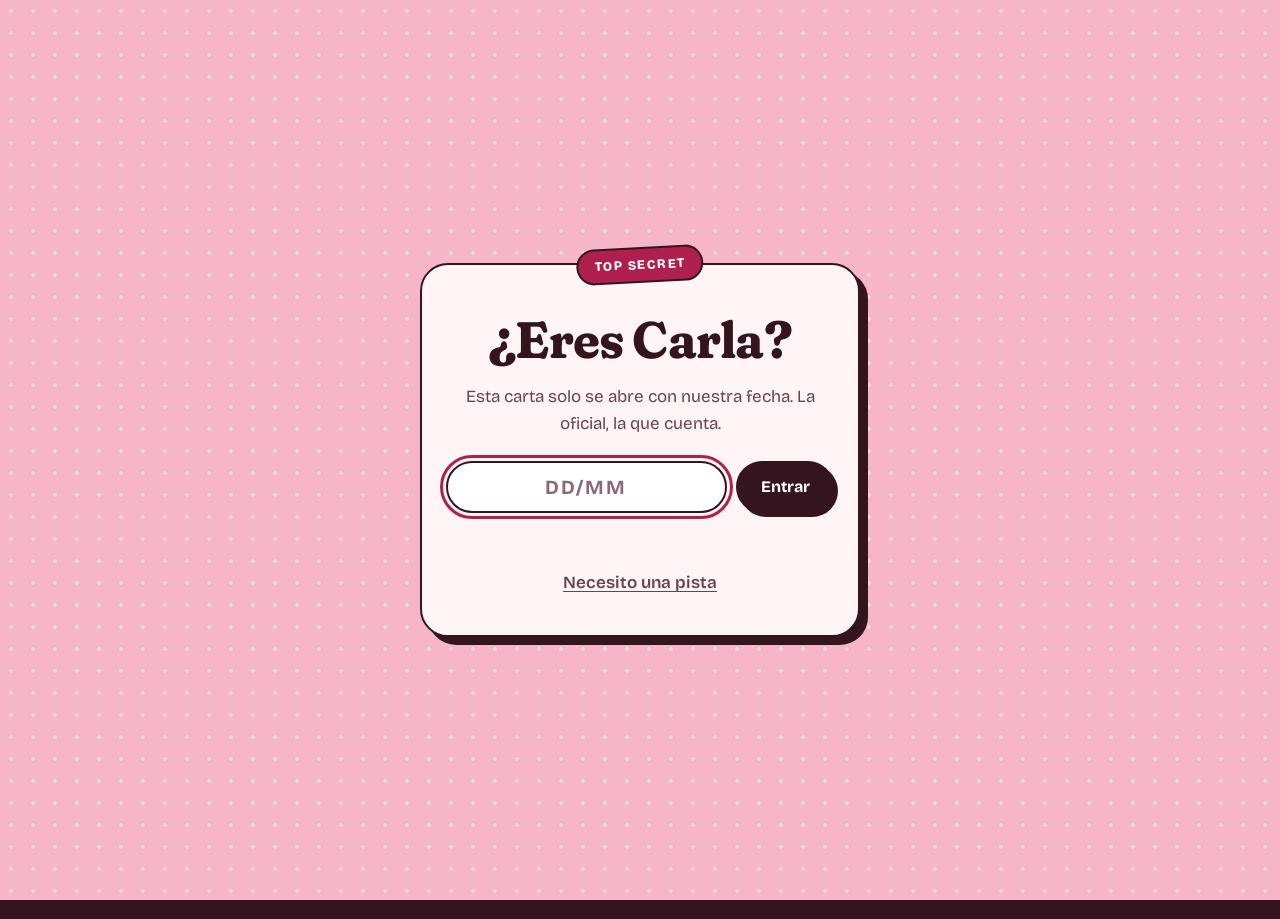
==== carta.html @ 0885f0e8 "Mover la web a la raíz para GitHub Pages Co-Authored-By: Claude Opus 5.5 <noreply@anthropic.com> Cla" ====
<!DOCTYPE html>
<html lang="es">
<head>
  <meta charset="UTF-8">
  <meta name="viewport" content="width=device-width, initial-scale=1">

  <!-- ===== SEO (web privada: noindex) ===== -->
  <title>Una carta para Carla · Pablo y Carla</title>
  <meta name="description" content="La carta de Pablo para Carla por nuestro primer año juntos. Ábrela despacio. O rápido, que te conozco.">
  <meta name="robots" content="noindex, nofollow">
  <link rel="canonical" href="https://[DOMINIO]/carta.html">
  <meta name="theme-color" content="#F7B6C8">

  <meta property="og:type" content="article">
  <meta property="og:locale" content="es_ES">
  <meta property="og:title" content="Una carta para Carla">
  <meta property="og:description" content="Ábrela despacio. O rápido, que te conozco.">
  <meta property="og:url" content="https://[DOMINIO]/carta.html">
  <meta property="og:image" content="https://[DOMINIO]/fotos/foto-01.jpg">
  <meta name="twitter:card" content="summary_large_image">
  <meta name="twitter:title" content="Una carta para Carla">
  <meta name="twitter:description" content="Ábrela despacio. O rápido, que te conozco.">
  <meta name="twitter:image" content="https://[DOMINIO]/fotos/foto-01.jpg">

  <link rel="icon" href="data:image/svg+xml,%3Csvg xmlns='http://www.w3.org/2000/svg' viewBox='0 0 100 100'%3E%3Ctext y='.9em' font-size='90'%3E%F0%9F%92%8C%3C/text%3E%3C/svg%3E">

  <link rel="preconnect" href="https://fonts.googleapis.com">
  <link rel="preconnect" href="https://fonts.gstatic.com" crossorigin>
  <link href="https://fonts.googleapis.com/css2?family=Bricolage+Grotesque:opsz,wght@12..96,400..800&family=Caveat:wght@500;700&family=Fraunces:ital,opsz,wght,SOFT,WONK@0,9..144,400..900,0..100,0..1;1,9..144,400..900,0..100,0..1&display=swap" rel="stylesheet">

  <link rel="stylesheet" href="styles.css">

  <script>
    document.documentElement.classList.add('js');
    try { if (sessionStorage.getItem('pc-desbloqueado') === '1') document.documentElement.classList.add('desbloqueado'); } catch (e) {}
  </script>
  <noscript><style>.candado{display:none!important}</style></noscript>
  <script src="script.js" defer></script>

  <script type="application/ld+json">
  {
    "@context": "https://schema.org",
    "@type": "WebPage",
    "name": "Una carta para Carla",
    "url": "https://[DOMINIO]/carta.html",
    "inLanguage": "es-ES",
    "isPartOf": { "@type": "WebSite", "name": "Un año de Pablo y Carla", "url": "https://[DOMINIO]/" }
  }
  </script>
</head>

<body class="pagina-carta">
  <a class="saltar" href="#contenido" data-bloqueable>Saltar al contenido</a>

  <!-- ===== CANDADO (si entra directa a esta página) ===== -->
  <div class="candado" id="candado" role="dialog" aria-modal="true" aria-labelledby="candado-titulo">
    <div class="candado__caja">
      <p class="candado__sello" aria-hidden="true">Top secret</p>
      <h2 class="candado__titulo" id="candado-titulo">¿Eres Carla?</h2>
      <p class="candado__texto">Esta carta solo se abre con nuestra fecha. La oficial, la que cuenta.</p>
      <form class="candado__form" id="candado-form" novalidate>
        <label class="sr-only" for="candado-input">Escribe nuestra fecha</label>
        <input class="candado__input" id="candado-input" type="text" inputmode="numeric" autocomplete="off" placeholder="DD/MM" maxlength="10">
        <button class="btn btn--tinta" type="submit">Entrar</button>
      </form>
      <p class="candado__mensaje" id="candado-mensaje" aria-live="polite"></p>
      <button class="candado__pista" id="candado-pista" type="button">Necesito una pista</button>
    </div>
  </div>

  <!-- ===== CABECERA (idéntica a index.html) ===== -->
  <header class="cabecera" id="cabecera" data-bloqueable>
    <div class="contenedor cabecera__inner">
      <a class="logo" href="index.html" aria-label="Pablo y Carla, inicio">P<span class="logo__amp">&amp;</span>C</a>

      <button class="menu-toggle" id="menu-toggle" type="button" aria-expanded="false" aria-controls="menu" aria-label="Abrir menú">
        <span></span><span></span><span></span>
      </button>

      <nav class="nav" id="menu" aria-label="Principal">
        <ul class="nav__lista">
          <li><a href="index.html#contador">Contador</a></li>
          <li><a href="index.html#historia">Nuestra historia</a></li>
          <li><a href="index.html#lugares">Lugares</a></li>
          <li><a href="index.html#razones">Razones</a></li>
          <li><a href="index.html#quiz">Quiz</a></li>
          <li><a href="index.html#cupones">Cupones</a></li>
          <li><a class="nav__cta" href="carta.html" aria-current="page">Tu carta 💌</a></li>
        </ul>
      </nav>
    </div>
  </header>

  <main id="contenido" data-bloqueable>

    <!-- ===== SOBRE ===== -->
    <section class="carta-hero" aria-labelledby="carta-titulo">
      <div class="contenedor">
        <p class="etiqueta">Correo urgente · 1 nov 2026</p>
        <h1 class="carta-hero__titulo" id="carta-titulo">Una carta para <span class="resalte">Carla</span></h1>
        <p class="carta-hero__sub">Ábrela despacio. O rápido, que te conozco.</p>

        <div class="sobre">
          <button class="sobre__boton" id="sobre-boton" type="button" aria-expanded="false" aria-controls="carta">
            <span class="sobre__pliegue" aria-hidden="true"></span>
            <span class="sobre__solapa" aria-hidden="true"></span>
            <span class="sobre__sello" aria-hidden="true">P&amp;C</span>
            <span class="sobre__texto">Para Carla <span class="sr-only">(pulsa para abrir la carta)</span></span>
          </button>
          <p class="sobre__ayuda" aria-hidden="true">Toca el sobre ↑</p>
        </div>
      </div>
    </section>

    <!-- ===== CARTA =====
         Cada párrafo empieza con una frase mía para arrancarte y una pauta entre corchetes.
         Reescribe, borra o cambia lo que quieras: es TU carta. -->
    <section class="contenedor" aria-label="Carta">
      <article class="carta" id="carta" hidden tabindex="-1">
        <p class="carta__fecha">[TU CIUDAD], 1 de noviembre de 2026</p>

        <p class="carta__saludo"><span class="pendiente pendiente--linea">[SALUDO · "Carla", "Mi amor" o vuestro apodo]</span>,</p>

        <p>Hace un año no tenía ni idea de lo que estaba a punto de pasarme. <span class="pendiente">[ESCRIBE · 1-2 frases sobre cómo era tu vida antes de ella, con un toque de humor. Ej.: "Yo era un chico normal que pensaba que 350 km era muchísimo…"]</span></p>

        <p>Todavía me acuerdo de la azotea del Plaza Mar. <span class="pendiente">[ESCRIBE · 2-3 frases: qué sentiste ese día y en qué momento supiste que esto iba en serio.]</span></p>

        <p>Dicen que la distancia es el olvido, pero se ve que nunca han hecho 350 km un viernes por la tarde con ganas de llegar. <span class="pendiente">[ESCRIBE · 2-3 frases sinceras sobre la distancia: qué es lo más difícil, qué haces cuando la echas de menos y por qué merece la pena.]</span></p>

        <p><span class="pendiente">[ESCRIBE · el párrafo más importante: algo que nunca le hayas dicho en voz alta. No tiene que ser grande; tiene que ser verdad. 3-4 frases.]</span></p>

        <p>Gracias por <span class="pendiente">[ESCRIBE · 3 cosas concretas que agradeces de este año. Ej.: "por aguantar mis…, por… y por…"]</span></p>

        <p>De lo que viene, lo que más ganas me da es <span class="pendiente">[ESCRIBE · 1-2 frases sobre un plan o sueño juntos.]</span></p>

        <p class="carta__despedida"><span class="pendiente pendiente--linea">[DESPEDIDA · cómo os despedís siempre]</span>,</p>
        <p class="carta__firma">Pablo</p>

        <p class="carta__pd"><strong>P.D.:</strong> Te debo un sushi. O me lo debes tú. Da igual: vamos.</p>
        <p class="carta__pd"><strong>P.P.D.:</strong> <span class="pendiente pendiente--linea">[UNA BROMA INTERNA que solo entendáis vosotros]</span></p>

        <div class="carta__acciones">
          <a class="btn btn--rosa" href="#" data-whatsapp="Acabo de leer tu carta y… 🥹💗" target="_blank" rel="noopener">Contestar por WhatsApp</a>
          <a class="btn btn--blanco" href="index.html#historia">Volver a nuestra historia</a>
        </div>
      </article>
    </section>
  </main>

  <!-- ===== PIE (idéntico a index.html) ===== -->
  <footer class="pie" data-bloqueable>
    <div class="contenedor pie__grid">
      <div>
        <p class="logo logo--pie">P<span class="logo__amp">&amp;</span>C</p>
        <p class="pie__texto">Hecho a mano por Pablo, para Carla. A 350 km, o a 0, según el día.</p>
      </div>
      <nav aria-label="Pie de página">
        <ul class="pie__nav">
          <li><a href="index.html#historia">Nuestra historia</a></li>
          <li><a href="index.html#lugares">Nuestros lugares</a></li>
          <li><a href="index.html#quiz">El quiz</a></li>
          <li><a href="carta.html" aria-current="page">Tu carta</a></li>
        </ul>
      </nav>
      <p class="pie__fecha">1 · 11 · 2026</p>
    </div>
  </footer>
</body>
</html>
---- styles.css ----
/* =========================================================
   UN AÑO DE PABLO & CARLA — styles.css
   Estética: "fanzine de amor" en rosa. Papel punteado,
   polaroids con cinta, pegatinas torcidas y botones con
   sombra sólida (soft-brutalism). Divertido pero tierno.
   ========================================================= */

/* ---------- 1. VARIABLES ---------- */
:root {
  /* Colores */
  --papel: #FFF5F7;
  --rosa-100: #FFE4EC;
  --rosa-200: #FCCFDC;
  --rosa-300: #F7B6C8;
  --rosa-500: #E0457B;   /* solo decoración o texto grande */
  --rosa-700: #B0204F;   /* texto de acento (6:1 sobre papel) */
  --tinta: #34151F;      /* texto principal */
  --tinta-suave: #6B4250;
  --blanco: #FFFFFF;
  --amarillo: #FFD86B;
  --menta: #BDE5D2;
  --mar: #E7F2F5;

  /* Tipografías */
  --f-display: "Fraunces", Georgia, "Times New Roman", serif;
  --f-texto: "Bricolage Grotesque", system-ui, -apple-system, "Segoe UI", sans-serif;
  --f-mano: "Caveat", "Segoe Print", cursive;

  /* Espaciados */
  --esp-1: .5rem;
  --esp-2: 1rem;
  --esp-3: 1.5rem;
  --esp-4: 2rem;
  --esp-5: 3rem;
  --esp-6: 4.5rem;
  --esp-7: 6.5rem;

  /* Radios */
  --radio-s: 10px;
  --radio-m: 18px;
  --radio-l: 28px;
  --radio-pill: 999px;

  /* Bordes y sombras */
  --borde: 2px solid var(--tinta);
  --sombra-solida: 4px 4px 0 var(--tinta);
  --sombra-solida-hover: 7px 7px 0 var(--tinta);
  --sombra-suave: 0 14px 34px -16px rgba(52, 21, 31, .45);

  /* Movimiento */
  --trans: .28s cubic-bezier(.2, .8, .2, 1);
  --rebote: .5s cubic-bezier(.34, 1.56, .64, 1);

  --alto-cabecera: 66px;
}

/* ---------- 2. BASE ---------- */
*,
*::before,
*::after { box-sizing: border-box; }

html {
  overflow-x: hidden;
  scroll-behavior: smooth;
  scroll-padding-top: calc(var(--alto-cabecera) + 16px);
  -webkit-text-size-adjust: 100%;
}

body {
  margin: 0;
  font-family: var(--f-texto);
  font-size: 1.0625rem;
  line-height: 1.6;
  color: var(--tinta);
  background-color: var(--papel);
  background-image: radial-gradient(var(--rosa-200) 1.1px, transparent 1.7px);
  background-size: 24px 24px;
  overflow-x: hidden;
}
@supports (overflow: clip) { html, body { overflow-x: clip; } }

body.bloqueado { overflow: hidden; }

img { display: block; max-width: 100%; height: auto; }

a { color: var(--rosa-700); text-underline-offset: 3px; }

h1, h2, h3 {
  margin: 0 0 var(--esp-2);
  font-family: var(--f-display);
  font-variation-settings: "SOFT" 100, "WONK" 1;
  font-weight: 700;
  line-height: 1.04;
  letter-spacing: -.015em;
}

p { margin: 0 0 var(--esp-2); }

button { font: inherit; color: inherit; }

em { font-style: italic; }

:focus-visible {
  outline: 3px solid var(--rosa-700);
  outline-offset: 3px;
  border-radius: 6px;
}

.sr-only {
  position: absolute !important;
  width: 1px; height: 1px;
  padding: 0; margin: -1px;
  overflow: hidden; clip: rect(0 0 0 0);
  white-space: nowrap; border: 0;
}

/* Saltar al contenido */
.saltar {
  position: absolute;
  left: 12px; top: -120px;
  z-index: 2000;
  padding: .7rem 1.1rem;
  background: var(--tinta);
  color: var(--blanco);
  font-weight: 700;
  border-radius: var(--radio-pill);
  text-decoration: none;
  transition: top var(--trans);
}
.saltar:focus { top: 12px; }

.contenedor {
  width: 100%;
  max-width: 1180px;
  margin-inline: auto;
  padding-inline: 20px;
}

/* ---------- 3. COMPONENTES COMUNES ---------- */

/* Botones con sombra sólida */
.btn {
  display: inline-flex;
  align-items: center;
  justify-content: center;
  gap: .5rem;
  min-height: 48px;
  padding: .75rem 1.4rem;
  border: var(--borde);
  border-radius: var(--radio-pill);
  box-shadow: var(--sombra-solida);
  font-weight: 700;
  font-size: 1rem;
  line-height: 1.1;
  text-decoration: none;
  cursor: pointer;
  transition: transform var(--trans), box-shadow var(--trans), background-color var(--trans);
}
.btn:hover { transform: translate(-3px, -3px) rotate(-1deg); box-shadow: var(--sombra-solida-hover); }
.btn:active { transform: translate(2px, 2px); box-shadow: 1px 1px 0 var(--tinta); }
.btn--rosa { background: var(--rosa-300); color: var(--tinta); }
.btn--blanco { background: var(--blanco); color: var(--tinta); }
.btn--tinta { background: var(--tinta); color: var(--blanco); }
.btn--tinta:hover { background: var(--rosa-700); }
.btn[disabled] { opacity: .55; cursor: not-allowed; transform: none; box-shadow: 2px 2px 0 var(--tinta); }

/* Etiqueta tipo pegatina pequeña */
.etiqueta {
  display: inline-block;
  margin-bottom: var(--esp-2);
  padding: .3rem .85rem;
  background: var(--blanco);
  border: var(--borde);
  border-radius: var(--radio-pill);
  font-size: .78rem;
  font-weight: 800;
  letter-spacing: .08em;
  text-transform: uppercase;
  transform: rotate(-2deg);
}
.etiqueta--clara { background: var(--rosa-300); }

/* Resalte tipo rotulador */
.resalte {
  position: relative;
  display: inline-block;
  z-index: 0;
  font-style: italic;
  color: var(--rosa-700);
}
.resalte::after {
  content: "";
  position: absolute;
  left: -4%; right: -4%; bottom: .08em;
  height: .32em;
  background: var(--rosa-300);
  border-radius: 6px;
  transform: rotate(-1.5deg);
  z-index: -1;
}

/* Textos que Pablo tiene que escribir */
.pendiente {
  display: block;
  padding: .55rem .8rem;
  margin-block: .3rem;
  background: repeating-linear-gradient(-45deg, #FFF3C4 0 10px, #FFEBA3 10px 20px);
  border: 2px dashed var(--tinta);
  border-radius: var(--radio-s);
  font-family: var(--f-texto);
  font-size: .9rem;
  font-style: normal;
  font-weight: 500;
  line-height: 1.45;
  color: var(--tinta);
}
.pendiente::before { content: "✏️ "; }
.pendiente--linea { display: inline; padding: .1rem .4rem; margin: 0; }

/* Pegatinas */
.sticker {
  position: absolute;
  display: grid;
  place-items: center;
  width: 110px;
  aspect-ratio: 1;
  padding: .6rem;
  border: var(--borde);
  border-radius: 50%;
  box-shadow: var(--sombra-solida);
  font-family: var(--f-texto);
  font-size: .78rem;
  font-weight: 800;
  line-height: 1.15;
  text-align: center;
  text-transform: uppercase;
  z-index: 3;
}
.sticker--amarillo { background: var(--amarillo); top: -10px; right: 2%; transform: rotate(12deg); }
.sticker--menta { background: var(--menta); bottom: 40px; left: -6px; transform: rotate(-10deg); width: 96px; }

/* Polaroid con cinta adhesiva */
.polaroid {
  position: relative;
  margin: 0;
  padding: 12px 12px 0;
  background: var(--blanco);
  border: var(--borde);
  border-radius: 6px;
  box-shadow: var(--sombra-suave);
  transition: transform var(--rebote), box-shadow var(--trans);
}
.polaroid::before {
  content: "";
  position: absolute;
  top: -14px; left: 50%;
  width: 92px; height: 28px;
  background: rgba(247, 182, 200, .75);
  border: 1px solid rgba(52, 21, 31, .15);
  transform: translateX(-50%) rotate(-4deg);
  z-index: 2;
}
.polaroid figcaption {
  padding: .6rem .2rem .8rem;
  font-family: var(--f-mano);
  font-size: 1.45rem;
  font-weight: 700;
  line-height: 1.1;
  text-align: center;
  color: var(--tinta);
}

/* Hueco de foto (si falta la imagen, enseña qué foto va) */
.foto {
  position: relative;
  aspect-ratio: 4 / 5;
  overflow: hidden;
  border-radius: 3px;
  background:
    repeating-linear-gradient(45deg, var(--rosa-100) 0 14px, var(--rosa-200) 14px 28px);
}
.foto img { width: 100%; height: 100%; object-fit: cover; }
.foto.sin-foto img { display: none; }
.foto.sin-foto::after {
  content: "📷 " attr(data-label);
  position: absolute;
  inset: 0;
  display: grid;
  place-items: center;
  padding: 1rem;
  font-family: var(--f-mano);
  font-size: 1.35rem;
  font-weight: 700;
  line-height: 1.15;
  text-align: center;
  color: var(--tinta);
}

/* ---------- 4. CANDADO ---------- */
.candado {
  position: fixed;
  inset: 0;
  z-index: 1500;
  display: grid;
  grid-template-columns: minmax(0, 1fr);
  place-items: center;
  padding: 20px;
  overflow-y: auto;
  background-color: var(--rosa-300);
  background-image: radial-gradient(rgba(255,255,255,.55) 1.4px, transparent 2px);
  background-size: 22px 22px;
  transition: transform .7s cubic-bezier(.7, 0, .3, 1), opacity .7s;
}
.desbloqueado .candado { display: none; }
.candado--abierto { transform: translateY(-100%); opacity: .4; }

.candado__caja {
  position: relative;
  width: min(440px, 100%);
  padding: var(--esp-5) var(--esp-3) var(--esp-4);
  background: var(--papel);
  border: var(--borde);
  border-radius: var(--radio-l);
  box-shadow: 8px 8px 0 var(--tinta);
  text-align: center;
}
.candado__sello {
  position: absolute;
  top: -18px; left: 50%;
  margin: 0;
  padding: .35rem 1rem;
  background: var(--rosa-700);
  color: var(--blanco);
  border: var(--borde);
  border-radius: var(--radio-pill);
  font-weight: 800;
  font-size: .8rem;
  letter-spacing: .12em;
  text-transform: uppercase;
  transform: translateX(-50%) rotate(-3deg);
}
.candado__titulo { font-size: clamp(2.4rem, 9vw, 3.2rem); }
.candado__texto { color: var(--tinta-suave); }
.candado__form { display: flex; gap: .6rem; margin-top: var(--esp-3); }
.candado__input {
  flex: 1;
  min-width: 0;
  min-height: 52px;
  padding: .7rem 1rem;
  border: var(--borde);
  border-radius: var(--radio-pill);
  background: var(--blanco);
  font: 700 1.25rem/1 var(--f-texto);
  letter-spacing: .12em;
  text-align: center;
  color: var(--tinta);
}
.candado__input::placeholder { color: #8C6A75; letter-spacing: .1em; }
.candado__mensaje { min-height: 1.6em; margin: var(--esp-2) 0 .4rem; font-weight: 700; color: var(--rosa-700); }
.candado__pista {
  background: none;
  border: 0;
  padding: .4rem;
  font-weight: 600;
  color: var(--tinta-suave);
  text-decoration: underline;
  text-underline-offset: 3px;
  cursor: pointer;
}
.candado__caja.temblor { animation: temblor .45s; }

/* ---------- 5. CABECERA Y NAVEGACIÓN ---------- */
.cabecera {
  position: fixed;
  inset: 0 0 auto 0;
  z-index: 100;
  height: var(--alto-cabecera);
  border-bottom: 2px solid transparent;
  transition: border-color var(--trans), box-shadow var(--trans);
}
/* El desenfoque va en un pseudo-elemento: si fuera en .cabecera,
   el menú móvil (position: fixed) quedaría encerrado dentro de ella */
.cabecera::before {
  content: "";
  position: absolute;
  inset: 0;
  z-index: -1;
  background: rgba(255, 245, 247, .88);
  backdrop-filter: blur(10px);
  -webkit-backdrop-filter: blur(10px);
}
.cabecera.con-borde { border-bottom-color: var(--tinta); }
.cabecera__inner { display: flex; align-items: center; justify-content: space-between; height: 100%; }

.logo {
  margin: 0;
  font-family: var(--f-display);
  font-variation-settings: "SOFT" 100, "WONK" 1;
  font-size: 1.7rem;
  font-weight: 900;
  line-height: 1;
  color: var(--tinta);
  text-decoration: none;
}
.logo__amp { font-family: var(--f-mano); color: var(--rosa-700); margin-inline: 2px; }

/* Hamburguesa */
.menu-toggle {
  position: relative;
  z-index: 120;
  display: grid;
  place-content: center;
  gap: 5px;
  width: 48px; height: 48px;
  background: var(--rosa-300);
  border: var(--borde);
  border-radius: 50%;
  box-shadow: 3px 3px 0 var(--tinta);
  cursor: pointer;
}
.menu-toggle span {
  display: block;
  width: 20px; height: 2.5px;
  background: var(--tinta);
  border-radius: 2px;
  transition: transform var(--trans), opacity var(--trans);
}
.menu-toggle[aria-expanded="true"] span:nth-child(1) { transform: translateY(7.5px) rotate(45deg); }
.menu-toggle[aria-expanded="true"] span:nth-child(2) { opacity: 0; }
.menu-toggle[aria-expanded="true"] span:nth-child(3) { transform: translateY(-7.5px) rotate(-45deg); }

/* Menú móvil: panel a pantalla completa */
.nav {
  position: fixed;
  inset: 0;
  z-index: 110;
  display: grid;
  place-items: center;
  padding: calc(var(--alto-cabecera) + 20px) 20px 40px;
  background: var(--rosa-300);
  visibility: hidden;
  opacity: 0;
  transform: translateY(-16px);
  transition: opacity var(--trans), transform var(--trans), visibility 0s linear .28s;
  overflow-y: auto;
}
.nav.abierto {
  visibility: visible;
  opacity: 1;
  transform: none;
  transition: opacity var(--trans), transform var(--trans), visibility 0s;
}
.nav__lista { list-style: none; margin: 0; padding: 0; text-align: center; }
.nav__lista li + li { margin-top: .4rem; }
.nav__lista a {
  display: inline-block;
  padding: .35rem .6rem;
  font-family: var(--f-display);
  font-variation-settings: "SOFT" 100, "WONK" 1;
  font-size: clamp(1.8rem, 7vw, 2.4rem);
  font-weight: 700;
  color: var(--tinta);
  text-decoration: none;
  transition: transform var(--trans), color var(--trans);
}
.nav__lista a:hover { color: var(--rosa-700); transform: rotate(-2deg) scale(1.04); }
.nav__cta {
  margin-top: .6rem;
  background: var(--blanco);
  border: var(--borde);
  border-radius: var(--radio-pill);
  box-shadow: var(--sombra-solida);
}

/* ---------- 6. SECCIONES GENÉRICAS ---------- */
main { display: block; }

.seccion { position: relative; padding-block: var(--esp-6); }
.seccion--rosa {
  background-color: var(--rosa-100);
  border-block: var(--borde);
}
.seccion--tinta {
  background: var(--tinta);
  color: var(--papel);
}
.seccion--tinta .seccion__titulo { color: var(--blanco); }
.seccion--tinta .seccion__titulo em { color: var(--rosa-300); }
.seccion--tinta .seccion__intro { color: var(--rosa-100); }

.seccion__cabecera { max-width: 720px; margin-bottom: var(--esp-5); }
.seccion__cabecera--centro { margin-inline: auto; text-align: center; }
.seccion__titulo { font-size: clamp(2.2rem, 7vw, 4rem); }
.seccion__titulo em { color: var(--rosa-700); font-weight: 600; }
.seccion__intro { font-size: 1.15rem; color: var(--tinta-suave); max-width: 56ch; }

/* ---------- 7. HERO ---------- */
.hero {
  padding-top: calc(var(--alto-cabecera) + var(--esp-4));
  padding-bottom: var(--esp-4);
  overflow: hidden;
}
.hero__grid { display: grid; gap: var(--esp-5); align-items: center; }
.hero__titulo {
  font-size: clamp(3.1rem, 14vw, 7.6rem);
  font-weight: 800;
  line-height: .95;
  margin-bottom: var(--esp-3);
}
.hero__amp {
  display: inline-block;
  font-family: var(--f-mano);
  font-weight: 700;
  color: var(--rosa-500);
  transform: rotate(-8deg);
  margin-inline: .05em;
}
.hero__sub { font-size: clamp(1.1rem, 3.6vw, 1.3rem); max-width: 46ch; color: var(--tinta-suave); }
.hero__acciones { display: flex; flex-wrap: wrap; gap: var(--esp-2); margin-top: var(--esp-3); }

.hero__visual {
  position: relative;
  width: min(360px, 82%);
  margin-inline: auto;
  padding-top: 20px;
}
.polaroid--hero { transform: rotate(3deg); }
.polaroid--hero:hover { transform: rotate(0deg) scale(1.02); }

/* Ruta 350 km */
.ruta { margin-top: var(--esp-4); }
.ruta__svg { width: 100%; height: auto; overflow: visible; }
.ruta__linea {
  fill: none;
  stroke: var(--tinta);
  stroke-width: 3;
  stroke-dasharray: 10 10;
  animation: hormigas 1.6s linear infinite;
}
.ruta__punto { fill: var(--rosa-300); stroke: var(--tinta); stroke-width: 3; }
.ruta__nombre { font-family: var(--f-mano); font-size: 26px; font-weight: 700; fill: var(--tinta); }
.ruta__km { font-family: var(--f-display); font-size: 30px; font-weight: 800; font-style: italic; fill: var(--rosa-700); }
.ruta__corazon path { fill: var(--rosa-500); stroke: var(--tinta); stroke-width: 2; }

/* ---------- 8. CINTA DE DATOS ---------- */
.cinta {
  overflow: hidden;
  padding-block: .9rem;
  background: var(--tinta);
  border-block: var(--borde);
  transform: rotate(-1.2deg);
  margin-inline: -10px;
}
.cinta__pista { display: flex; width: max-content; animation: cinta 38s linear infinite; }
.cinta__grupo { display: flex; margin: 0; white-space: nowrap; }
.cinta__grupo span {
  padding-inline: 1.4rem;
  font-weight: 700;
  font-size: 1.02rem;
  color: var(--papel);
}
.cinta__grupo span::after { content: "✦"; margin-left: 2.8rem; color: var(--rosa-300); }
.cinta__grupo b { color: var(--rosa-300); }

/* ---------- 9. CONTADOR ---------- */
.reloj {
  display: grid;
  grid-template-columns: repeat(2, 1fr);
  gap: 14px;
}
.reloj__caja {
  display: flex;
  flex-direction: column;
  align-items: center;
  padding: var(--esp-3) var(--esp-1);
  background: var(--blanco);
  border: var(--borde);
  border-radius: var(--radio-m);
  box-shadow: var(--sombra-solida);
}
.reloj__caja:nth-child(odd) { transform: rotate(-1deg); }
.reloj__caja:nth-child(even) { transform: rotate(1deg); }
.reloj__caja--latido { background: var(--rosa-300); }
.reloj__num {
  font-family: var(--f-display);
  font-variation-settings: "SOFT" 100, "WONK" 1;
  font-size: clamp(2.6rem, 11vw, 4.6rem);
  font-weight: 800;
  line-height: 1;
  font-variant-numeric: tabular-nums;
}
.reloj__etq { margin-top: .3rem; font-weight: 700; text-transform: uppercase; letter-spacing: .08em; font-size: .82rem; }
.reloj__caja--latido .reloj__num.latido { animation: latido .4s; }

.datos {
  display: grid;
  gap: 16px;
  margin-top: var(--esp-5);
}
.dato {
  padding: var(--esp-3);
  border: var(--borde);
  border-radius: var(--radio-m);
  background: var(--papel);
}
.dato--rosa { background: var(--rosa-100); }
.dato__num {
  margin: 0;
  font-family: var(--f-display);
  font-size: clamp(2.4rem, 9vw, 3.4rem);
  font-weight: 800;
  line-height: 1;
  color: var(--rosa-700);
  font-variant-numeric: tabular-nums;
}
.dato__texto { margin: .4rem 0 0; font-weight: 500; }

/* ---------- 10. LÍNEA TEMPORAL ---------- */
.linea { position: relative; list-style: none; margin: 0; padding: 0; }
.linea::before {
  content: "";
  position: absolute;
  top: 0; bottom: 0; left: 14px;
  border-left: 3px dashed var(--tinta);
  opacity: .35;
}
.hito { position: relative; padding-left: 48px; margin-bottom: var(--esp-4); }
.hito::before {
  content: "";
  position: absolute;
  top: 26px; left: 4px;
  width: 24px; height: 24px;
  background: var(--rosa-300);
  border: var(--borde);
  border-radius: 50%;
  box-shadow: 2px 2px 0 var(--tinta);
  z-index: 1;
}
.hito__tarjeta {
  padding: var(--esp-3);
  background: var(--blanco);
  border: var(--borde);
  border-radius: var(--radio-m);
  box-shadow: var(--sombra-solida);
  transition: transform var(--trans), box-shadow var(--trans);
}
.hito__tarjeta:hover { transform: translate(-3px, -3px); box-shadow: var(--sombra-solida-hover); }
.hito__fecha {
  display: inline-block;
  margin-bottom: .6rem;
  padding: .2rem .7rem;
  background: var(--tinta);
  color: var(--papel);
  border-radius: var(--radio-pill);
  font-weight: 700;
  font-size: .85rem;
}
.hito__fecha .pendiente--linea { color: var(--tinta); }
.hito__titulo { font-size: clamp(1.6rem, 5.4vw, 2.1rem); }
.polaroid--mini {
  width: min(240px, 80%);
  margin: var(--esp-2) auto var(--esp-3);
  transform: rotate(-2.5deg);
}
.hito:nth-child(even) .polaroid--mini { transform: rotate(2.5deg); }
.polaroid--mini:hover { transform: rotate(0) scale(1.03); }
.polaroid--mini figcaption { font-size: 1.3rem; }

.hito--destacado .hito__tarjeta { background: var(--rosa-300); }
.hito--destacado::before { background: var(--rosa-700); width: 30px; height: 30px; left: 1px; }
.hito--final .hito__tarjeta { background: var(--tinta); color: var(--papel); }
.hito--final .hito__titulo { color: var(--blanco); }
.hito--final .hito__fecha { background: var(--rosa-300); color: var(--tinta); }

/* ---------- 11. PLAYLIST ---------- */
.playlist { display: grid; gap: var(--esp-4); align-items: center; }
.playlist__reproductor {
  padding: 10px;
  background: var(--tinta);
  border: var(--borde);
  border-radius: var(--radio-l);
  box-shadow: 8px 8px 0 var(--rosa-300);
  transform: rotate(1deg);
}
.playlist__reproductor iframe { display: block; border: 0; border-radius: 14px; }

/* ---------- 12. MAPA ---------- */
.mapa-wrap { display: grid; gap: var(--esp-3); }
.mapa {
  position: relative;
  width: 100%;
  aspect-ratio: 7 / 6;
  overflow: hidden;
  background-color: var(--mar);
  background-image: radial-gradient(rgba(52, 21, 31, .12) 1px, transparent 1.6px);
  background-size: 18px 18px;
  border: var(--borde);
  border-radius: var(--radio-l);
  box-shadow: var(--sombra-solida);
}
.mapa__tierra {
  position: absolute;
  inset: 0;
  background-color: var(--blanco);
  background-image: radial-gradient(var(--rosa-200) 1.2px, transparent 1.8px);
  background-size: 18px 18px;
  clip-path: polygon(0 0, 86% 0, 84% 30%, 86% 46%, 74% 62%, 52% 100%, 0 100%);
}
.mapa__rutas { position: absolute; inset: 0; width: 100%; height: 100%; }
.mapa__linea {
  stroke: var(--tinta);
  stroke-width: 2.5;
  stroke-dasharray: 7 7;
  vector-effect: non-scaling-stroke;
  opacity: .5;
}
.mapa__linea--principal {
  stroke: var(--rosa-700);
  stroke-width: 3.5;
  opacity: 1;
  animation: hormigas 1.6s linear infinite;
}
.mapa__km {
  position: absolute;
  left: 47%; top: 66%;
  transform: translate(-50%, -50%) rotate(-28deg);
  padding: .1rem .6rem;
  background: var(--amarillo);
  border: var(--borde);
  border-radius: var(--radio-pill);
  font-weight: 800;
  font-size: .85rem;
  white-space: nowrap;
}
.mapa__mar {
  position: absolute;
  right: 4%; bottom: 6%;
  font-family: var(--f-mano);
  font-size: clamp(1.1rem, 4vw, 1.6rem);
  font-weight: 700;
  color: var(--tinta-suave);
  transform: rotate(-6deg);
}

.pin {
  position: absolute;
  left: var(--x); top: var(--y);
  display: flex;
  flex-direction: column;
  align-items: center;
  gap: 2px;
  padding: 4px;
  background: none;
  border: 0;
  transform: translate(-50%, -78%);
  cursor: pointer;
  z-index: 2;
}
.pin__punto {
  width: 26px; height: 26px;
  background: var(--rosa-500);
  border: var(--borde);
  border-radius: 50% 50% 50% 0;
  box-shadow: 2px 2px 0 var(--tinta);
  transform: rotate(-45deg);
  transition: transform var(--rebote), background-color var(--trans);
}
.pin__nombre {
  padding: .1rem .55rem;
  background: var(--blanco);
  border: var(--borde);
  border-radius: var(--radio-pill);
  font-size: .78rem;
  font-weight: 800;
  white-space: nowrap;
}
.pin:hover .pin__punto { transform: rotate(-45deg) scale(1.15); }
.pin[aria-pressed="true"] .pin__punto { background: var(--amarillo); animation: bote .8s var(--rebote) infinite alternate; }
.pin[aria-pressed="true"] .pin__nombre { background: var(--tinta); color: var(--blanco); }

.mapa__panel { min-height: 120px; }
.lugar {
  padding: var(--esp-3);
  background: var(--blanco);
  border: var(--borde);
  border-radius: var(--radio-m);
  box-shadow: var(--sombra-solida);
  animation: aparecer .4s ease both;
}
.lugar[hidden] { display: none; }
.lugar--vacio {
  margin: 0;
  background: transparent;
  border-style: dashed;
  box-shadow: none;
  font-weight: 600;
  text-align: center;
}
.lugar__cuando { margin-bottom: .3rem; font-weight: 800; font-size: .85rem; text-transform: uppercase; letter-spacing: .08em; color: var(--rosa-700); }
.lugar__titulo { font-size: 1.6rem; }
.lugar__enlace { font-weight: 700; }

/* ---------- 13. GALERÍA ---------- */
.galeria {
  display: grid;
  grid-template-columns: repeat(2, 1fr);
  gap: 28px 16px;
}
.galeria .polaroid:nth-child(3n+1) { transform: rotate(-3deg); }
.galeria .polaroid:nth-child(3n+2) { transform: rotate(2deg) translateY(10px); }
.galeria .polaroid:nth-child(3n) { transform: rotate(-1deg); }
.galeria .polaroid:hover { transform: rotate(0) scale(1.04); z-index: 3; box-shadow: 0 24px 40px -18px rgba(52,21,31,.55); }
.galeria .polaroid figcaption { font-size: 1.2rem; }
.galeria .polaroid::before { width: 64px; height: 22px; }

/* ---------- 14. RAZONES (tarjetas giratorias) ---------- */
.razones {
  display: grid;
  grid-template-columns: repeat(2, 1fr);
  gap: 14px;
}
.razon {
  display: block;
  width: 100%;
  aspect-ratio: 3 / 4;
  padding: 0;
  background: none;
  border: 0;
  border-radius: var(--radio-m);
  perspective: 1000px;
  text-align: left;
  cursor: pointer;
}
.razon__inner {
  position: relative;
  display: block;
  width: 100%; height: 100%;
  transform-style: preserve-3d;
  transition: transform .7s cubic-bezier(.3, 1.4, .5, 1);
}
.razon[aria-pressed="true"] .razon__inner { transform: rotateY(180deg); }
.razon:hover .razon__inner { transform: rotate(-2deg); }
.razon[aria-pressed="true"]:hover .razon__inner { transform: rotateY(180deg) rotate(2deg); }
.razon__cara {
  position: absolute;
  inset: 0;
  display: flex;
  flex-direction: column;
  padding: 14px;
  border: 2px solid var(--papel);
  border-radius: var(--radio-m);
  backface-visibility: hidden;
  -webkit-backface-visibility: hidden;
  color: var(--tinta);
}
.razon__frente { background: var(--rosa-300); box-shadow: 4px 4px 0 var(--papel); }
.razon:nth-child(3n+2) .razon__frente { background: var(--amarillo); }
.razon:nth-child(3n) .razon__frente { background: var(--menta); }
.razon__dorso {
  background: var(--papel);
  transform: rotateY(180deg);
  overflow-y: auto;
  justify-content: center;
  font-size: .95rem;
  line-height: 1.4;
}
.razon__dorso .pendiente { font-size: .8rem; }
.razon__num { font-family: var(--f-display); font-size: 2rem; font-weight: 900; font-style: italic; line-height: 1; }
.razon__pista { margin-top: auto; font-family: var(--f-display); font-weight: 700; font-size: 1.12rem; line-height: 1.1; }
.razon__tap { margin-top: .5rem; font-size: .78rem; font-weight: 800; text-transform: uppercase; letter-spacing: .08em; }

/* ---------- 15. QUIZ ---------- */
.quiz {
  max-width: 760px;
  margin-inline: auto;
  padding: var(--esp-4) var(--esp-3);
  background: var(--blanco);
  border: var(--borde);
  border-radius: var(--radio-l);
  box-shadow: 8px 8px 0 var(--rosa-300), 8px 8px 0 2px var(--tinta);
}
.quiz__barra {
  height: 12px;
  margin-bottom: var(--esp-2);
  background: var(--rosa-100);
  border: var(--borde);
  border-radius: var(--radio-pill);
  overflow: hidden;
}
.quiz__barra span { display: block; width: 0; height: 100%; background: var(--rosa-500); transition: width .5s ease; }
.quiz__paso { margin-bottom: .4rem; font-weight: 800; font-size: .85rem; text-transform: uppercase; letter-spacing: .08em; color: var(--rosa-700); }
.quiz__pregunta { font-size: clamp(1.6rem, 5.5vw, 2.3rem); outline: none; }
.quiz__opciones { display: grid; gap: 10px; margin-top: var(--esp-3); }
.quiz__opcion {
  display: flex;
  align-items: center;
  gap: .8rem;
  width: 100%;
  min-height: 54px;
  padding: .7rem 1rem;
  background: var(--papel);
  border: var(--borde);
  border-radius: var(--radio-m);
  font-weight: 600;
  text-align: left;
  cursor: pointer;
  transition: transform var(--trans), background-color var(--trans), box-shadow var(--trans);
}
.quiz__opcion:hover:not([disabled]) { transform: translateX(6px); background: var(--rosa-100); box-shadow: var(--sombra-solida); }
.quiz__letra {
  display: grid;
  place-items: center;
  flex: none;
  width: 30px; height: 30px;
  background: var(--blanco);
  border: var(--borde);
  border-radius: 50%;
  font-weight: 800;
  font-size: .85rem;
}
.quiz__opcion[disabled] { cursor: default; }
.quiz__opcion.correcta { background: var(--menta); }
.quiz__opcion.correcta .quiz__letra::after { content: "✓"; }
.quiz__opcion.incorrecta { background: var(--rosa-300); animation: temblor .4s; }
.quiz__opcion.correcta .quiz__letra,
.quiz__opcion.incorrecta .quiz__letra { font-size: 0; }
.quiz__opcion.correcta .quiz__letra::after,
.quiz__opcion.incorrecta .quiz__letra::after { font-size: 1rem; }
.quiz__opcion.incorrecta .quiz__letra::after { content: "✗"; }
.quiz__feedback { min-height: 1.6em; margin: var(--esp-2) 0; font-weight: 600; }
.quiz__resultado { text-align: center; }
.quiz__nota {
  font-family: var(--f-display);
  font-size: clamp(4rem, 18vw, 7rem);
  font-weight: 900;
  line-height: 1;
  color: var(--rosa-700);
}

/* ---------- 16. CUPONES ---------- */
.cupones {
  display: grid;
  gap: 22px;
  padding-inline: 6px;
}
.cupon {
  position: relative;
  display: flex;
  flex-direction: column;
  padding: var(--esp-3) var(--esp-4);
  background: var(--blanco);
  border: var(--borde);
  border-radius: var(--radio-m);
  box-shadow: var(--sombra-solida);
  transition: transform var(--trans), box-shadow var(--trans);
}
.cupon:hover { transform: translate(-3px, -3px) rotate(-.8deg); box-shadow: var(--sombra-solida-hover); }
/* Muescas laterales tipo ticket */
.cupon::before,
.cupon::after {
  content: "";
  position: absolute;
  top: 50%;
  width: 26px; height: 26px;
  background: var(--rosa-100);
  border: var(--borde);
  border-radius: 50%;
}
.cupon::before { left: -14px; border-color: var(--tinta) var(--tinta) transparent transparent; transform: translateY(-50%) rotate(45deg); }
.cupon::after { right: -14px; border-color: transparent transparent var(--tinta) var(--tinta); transform: translateY(-50%) rotate(45deg); }
.cupon__emoji { margin: 0 0 .4rem; font-size: 2.2rem; line-height: 1; }
.cupon__titulo { font-size: 1.55rem; }
.cupon__letra { color: var(--tinta-suave); font-size: .98rem; }
.cupon__corte { width: 100%; margin: auto 0 var(--esp-2); border: 0; border-top: 2px dashed var(--tinta); opacity: .5; }
.cupon__btn { align-self: flex-start; }
.cupon.canjeado { background: var(--rosa-200); }
.cupon.canjeado::after { background: var(--rosa-100); }
.cupon__marca {
  position: absolute;
  top: 18px; right: 16px;
  padding: .2rem .7rem;
  border: 3px solid var(--rosa-700);
  border-radius: 8px;
  color: var(--rosa-700);
  font-weight: 900;
  font-size: .85rem;
  letter-spacing: .1em;
  text-transform: uppercase;
  transform: rotate(10deg);
  background: rgba(255,255,255,.7);
}

/* ---------- 17. FUTURO ---------- */
.futuro__lista { list-style: none; margin: 0; padding: 0; max-width: 820px; }
.futuro__lista li {
  display: flex;
  align-items: flex-start;
  gap: 1rem;
  padding-block: 1.1rem;
  border-bottom: 2px dashed rgba(52, 21, 31, .3);
  font-family: var(--f-display);
  font-size: clamp(1.3rem, 4.5vw, 1.9rem);
  font-weight: 600;
  line-height: 1.2;
}
.futuro__check {
  flex: none;
  width: 30px; height: 30px;
  margin-top: .15rem;
  border: var(--borde);
  border-radius: 8px;
  background: var(--blanco);
  box-shadow: 2px 2px 0 var(--tinta);
}
.futuro__lista .pendiente { font-size: .95rem; }

/* ---------- 18. LLAMADA A LA CARTA ---------- */
.carta-cta {
  display: grid;
  grid-template-columns: auto 1fr;
  align-items: center;
  gap: var(--esp-3);
  padding: var(--esp-4) var(--esp-3);
  background: var(--blanco);
  border: var(--borde);
  border-radius: var(--radio-l);
  box-shadow: var(--sombra-solida);
  color: var(--tinta);
  text-decoration: none;
  transition: transform var(--trans), box-shadow var(--trans);
}
.carta-cta:hover { transform: translate(-4px, -4px) rotate(-.6deg); box-shadow: 10px 10px 0 var(--tinta); }
.carta-cta__sobre { font-size: clamp(3rem, 12vw, 5rem); line-height: 1; animation: flotar 3s ease-in-out infinite; }
.carta-cta__titulo { font-size: clamp(1.9rem, 6vw, 3.2rem); margin-bottom: .4rem; }
.carta-cta__sub { display: block; color: var(--tinta-suave); }
.carta-cta__flecha { display: none; font-size: 3rem; font-weight: 800; transition: transform var(--trans); }
.carta-cta:hover .carta-cta__flecha { transform: translateX(8px); }

/* ---------- 19. SORPRESA ---------- */
.sorpresa__zona {
  position: relative;
  height: 220px;
  max-width: 760px;
  margin-inline: auto;
  border: 2px dashed rgba(52, 21, 31, .35);
  border-radius: var(--radio-l);
}
.sorpresa__btn {
  position: absolute;
  left: 50%; top: 50%;
  transform: translate(-50%, -50%);
  white-space: nowrap;
  transition: left .35s var(--rebote), top .35s var(--rebote), transform var(--trans), box-shadow var(--trans), background-color var(--trans);
}
.sorpresa__btn:hover { transform: translate(-50%, -50%) rotate(-2deg); }
.sorpresa__secreto {
  max-width: 760px;
  margin: var(--esp-4) auto 0;
  padding: var(--esp-4) var(--esp-3);
  background: var(--rosa-300);
  border: var(--borde);
  border-radius: var(--radio-l);
  box-shadow: var(--sombra-solida);
  text-align: center;
  animation: aparecer .6s var(--rebote) both;
  outline: none;
}
.sorpresa__grande { font-family: var(--f-display); font-size: clamp(1.7rem, 6vw, 2.6rem); font-weight: 800; line-height: 1.1; }

/* Lluvia de corazones (la crea script.js) */
.lluvia {
  position: fixed;
  top: -60px;
  z-index: 1800;
  pointer-events: none;
  font-size: var(--tam, 28px);
  animation: caer var(--dur, 3s) linear forwards;
}

/* ---------- 20. PIE ---------- */
.pie {
  padding-block: var(--esp-5);
  background: var(--tinta);
  color: var(--papel);
}
.pie__grid { display: grid; gap: var(--esp-4); }
.logo--pie { color: var(--blanco); font-size: 2.4rem; margin-bottom: .6rem; }
.logo--pie .logo__amp { color: var(--rosa-300); }
.pie__texto { max-width: 34ch; color: var(--rosa-100); }
.pie__nav { list-style: none; margin: 0; padding: 0; display: grid; gap: .5rem; }
.pie__nav a { color: var(--papel); font-weight: 600; text-decoration: none; }
.pie__nav a:hover { color: var(--rosa-300); text-decoration: underline; }
.pie__fecha { font-family: var(--f-mano); font-size: 2rem; font-weight: 700; color: var(--rosa-300); }

/* ---------- 21. PÁGINA DE LA CARTA ---------- */
.carta-hero {
  padding-top: calc(var(--alto-cabecera) + var(--esp-5));
  padding-bottom: var(--esp-4);
  text-align: center;
}
.carta-hero__titulo { font-size: clamp(2.8rem, 12vw, 6rem); font-weight: 800; }
.carta-hero__sub { font-size: 1.2rem; color: var(--tinta-suave); }

.sobre { display: grid; justify-items: center; gap: var(--esp-2); margin-top: var(--esp-4); }
.sobre__boton {
  position: relative;
  width: min(360px, 100%);
  aspect-ratio: 3 / 2;
  padding: 0;
  background: var(--rosa-300);
  border: var(--borde);
  border-radius: var(--radio-s);
  box-shadow: var(--sombra-solida);
  cursor: pointer;
  perspective: 900px;
  transition: transform var(--rebote), box-shadow var(--trans);
}
.sobre__boton:hover { transform: rotate(-2deg) scale(1.03); box-shadow: var(--sombra-solida-hover); }
.sobre__pliegue {
  position: absolute;
  inset: 0;
  background: var(--rosa-200);
  clip-path: polygon(0 100%, 50% 42%, 100% 100%);
  border-radius: 0 0 8px 8px;
}
.sobre__solapa {
  position: absolute;
  inset: 0 0 auto 0;
  height: 62%;
  background: var(--rosa-500);
  clip-path: polygon(0 0, 100% 0, 50% 100%);
  transform-origin: top center;
  transition: transform .7s ease;
  z-index: 2;
}
.sobre__sello {
  position: absolute;
  left: 50%; top: 58%;
  display: grid;
  place-items: center;
  width: 62px; height: 62px;
  background: var(--rosa-700);
  border: var(--borde);
  border-radius: 50%;
  color: var(--blanco);
  font-family: var(--f-display);
  font-weight: 900;
  font-size: 1.05rem;
  transform: translate(-50%, -50%) rotate(-12deg);
  transition: opacity .3s, transform .4s;
  z-index: 3;
}
.sobre__texto {
  position: absolute;
  left: 0; right: 0; bottom: 10px;
  font-family: var(--f-mano);
  font-size: 1.8rem;
  font-weight: 700;
  color: var(--tinta);
  z-index: 1;
}
.sobre__ayuda { font-family: var(--f-mano); font-size: 1.4rem; font-weight: 700; color: var(--tinta-suave); animation: flotar 2.4s ease-in-out infinite; }
.sobre__boton.abierto .sobre__solapa { transform: rotateX(180deg); z-index: 0; }
.sobre__boton.abierto .sobre__sello { opacity: 0; transform: translate(-50%, -80%) scale(.6); }

.carta {
  position: relative;
  max-width: 760px;
  margin: 0 auto var(--esp-6);
  padding: var(--esp-5) var(--esp-3) var(--esp-4);
  background-color: var(--blanco);
  background-image: repeating-linear-gradient(transparent 0 37px, rgba(224, 69, 123, .18) 37px 39px);
  border: var(--borde);
  border-radius: 6px;
  box-shadow: 8px 8px 0 var(--rosa-300), 8px 8px 0 2px var(--tinta);
  font-family: var(--f-mano);
  font-size: 1.55rem;
  line-height: 1.5;
  outline: none;
}
.carta.visible { animation: subirCarta .9s cubic-bezier(.2, .9, .3, 1.2) both; }
.carta::before {
  content: "";
  position: absolute;
  top: -16px; left: 50%;
  width: 120px; height: 32px;
  background: rgba(247, 182, 200, .8);
  border: 1px solid rgba(52,21,31,.15);
  transform: translateX(-50%) rotate(2deg);
}
.carta p { margin-bottom: 1.1rem; }
.carta__fecha { text-align: right; color: var(--tinta-suave); }
.carta__saludo { font-size: 2rem; font-weight: 700; }
.carta__despedida { margin-top: var(--esp-3); }
.carta__firma { font-size: 2.6rem; font-weight: 700; color: var(--rosa-700); transform: rotate(-4deg); display: inline-block; }
.carta__pd { font-size: 1.35rem; }
.carta__acciones { display: flex; flex-wrap: wrap; gap: var(--esp-2); margin-top: var(--esp-4); font-family: var(--f-texto); font-size: 1rem; }

/* ---------- 22. ANIMACIONES DE ENTRADA ---------- */
.js [data-reveal] {
  opacity: 0;
  translate: 0 28px;
  transition: opacity .7s ease, translate .7s cubic-bezier(.2, .8, .2, 1);
}
.js [data-reveal].visible { opacity: 1; translate: 0 0; }

/* ---------- 23. KEYFRAMES ---------- */
@keyframes hormigas { to { stroke-dashoffset: -40; } }
@keyframes cinta { to { transform: translateX(-50%); } }
@keyframes latido { 0% { transform: scale(1); } 40% { transform: scale(1.14); } 100% { transform: scale(1); } }
@keyframes bote { to { transform: rotate(-45deg) translate(3px, -3px); } }
@keyframes aparecer { from { opacity: 0; transform: translateY(14px) scale(.97); } to { opacity: 1; transform: none; } }
@keyframes temblor {
  0%, 100% { transform: translateX(0); }
  20% { transform: translateX(-8px); }
  40% { transform: translateX(8px); }
  60% { transform: translateX(-5px); }
  80% { transform: translateX(5px); }
}
@keyframes flotar { 0%, 100% { transform: translateY(0) rotate(-3deg); } 50% { transform: translateY(-8px) rotate(3deg); } }
@keyframes caer { to { transform: translateY(calc(100vh + 120px)) rotate(var(--giro, 360deg)); } }
@keyframes subirCarta { from { opacity: 0; transform: translateY(60px) rotate(-2deg); } to { opacity: 1; transform: none; } }

/* ---------- 24. RESPONSIVE ---------- */

/* Tablet */
@media (min-width: 640px) {
  .contenedor { padding-inline: 32px; }
  .reloj { grid-template-columns: repeat(4, 1fr); }
  .datos { grid-template-columns: repeat(3, 1fr); }
  .galeria { grid-template-columns: repeat(3, 1fr); gap: 36px 24px; }
  .razones { grid-template-columns: repeat(3, 1fr); gap: 18px; }
  .cupones { grid-template-columns: repeat(2, 1fr); }
  .pie__grid { grid-template-columns: 2fr 1fr; }
  .pie__fecha { grid-column: 1 / -1; }
  .sticker { width: 124px; font-size: .82rem; }
  .carta { padding: var(--esp-6) var(--esp-6) var(--esp-5); font-size: 1.7rem; }
  .carta-cta { grid-template-columns: auto 1fr auto; padding: var(--esp-5); }
  .carta-cta__flecha { display: block; }
  .pin__nombre { font-size: .88rem; }
  .quiz { padding: var(--esp-5); }
}

/* Escritorio */
@media (min-width: 960px) {
  :root { --alto-cabecera: 74px; }
  .seccion { padding-block: var(--esp-7); }

  /* Menú horizontal */
  .menu-toggle { display: none; }
  .nav {
    position: static;
    display: block;
    padding: 0;
    background: none;
    visibility: visible;
    opacity: 1;
    transform: none;
    overflow: visible;
  }
  .nav__lista { display: flex; align-items: center; gap: .2rem; }
  .nav__lista li + li { margin-top: 0; }
  .nav__lista a {
    padding: .45rem .8rem;
    font-family: var(--f-texto);
    font-size: .98rem;
    font-weight: 700;
    border-radius: var(--radio-pill);
  }
  .nav__lista a:hover { background: var(--rosa-100); transform: rotate(-2deg); }
  .nav__cta { margin-top: 0; margin-left: .4rem; background: var(--rosa-300); box-shadow: 3px 3px 0 var(--tinta); }

  .hero__grid { grid-template-columns: 1.25fr .75fr; }
  .hero__visual { width: 100%; }
  .sticker--menta { left: -40px; }

  .playlist { grid-template-columns: 1fr 1fr; gap: var(--esp-6); }

  .mapa-wrap { grid-template-columns: 1.3fr 1fr; align-items: center; gap: var(--esp-5); }

  /* Línea temporal alterna */
  .linea::before { left: 50%; transform: translateX(-50%); }
  .hito { width: 50%; padding-left: 0; padding-right: 56px; }
  .hito:nth-child(even) { margin-left: 50%; padding-right: 0; padding-left: 56px; }
  .hito::before { left: auto; right: -12px; }
  .hito:nth-child(even)::before { right: auto; left: -12px; }
  .hito--destacado::before { right: -15px; left: auto; }
  .hito--destacado:nth-child(even)::before { left: -15px; right: auto; }
  .hito:not(:first-child) { margin-top: -60px; }

  .razones { grid-template-columns: repeat(5, 1fr); }
  .cupones { grid-template-columns: repeat(3, 1fr); }
  .pie__grid { grid-template-columns: 2fr 1fr 1fr; align-items: start; }
  .pie__fecha { grid-column: auto; text-align: right; }
}

/* ---------- 25. MOVIMIENTO REDUCIDO ---------- */
@media (prefers-reduced-motion: reduce) {
  html { scroll-behavior: auto; }
  *,
  *::before,
  *::after {
    animation-duration: .01ms !important;
    animation-iteration-count: 1 !important;
    transition-duration: .01ms !important;
  }
  .js [data-reveal] { opacity: 1; translate: none; }
  .cinta__pista { animation: none; }
  .lluvia { display: none; }
}
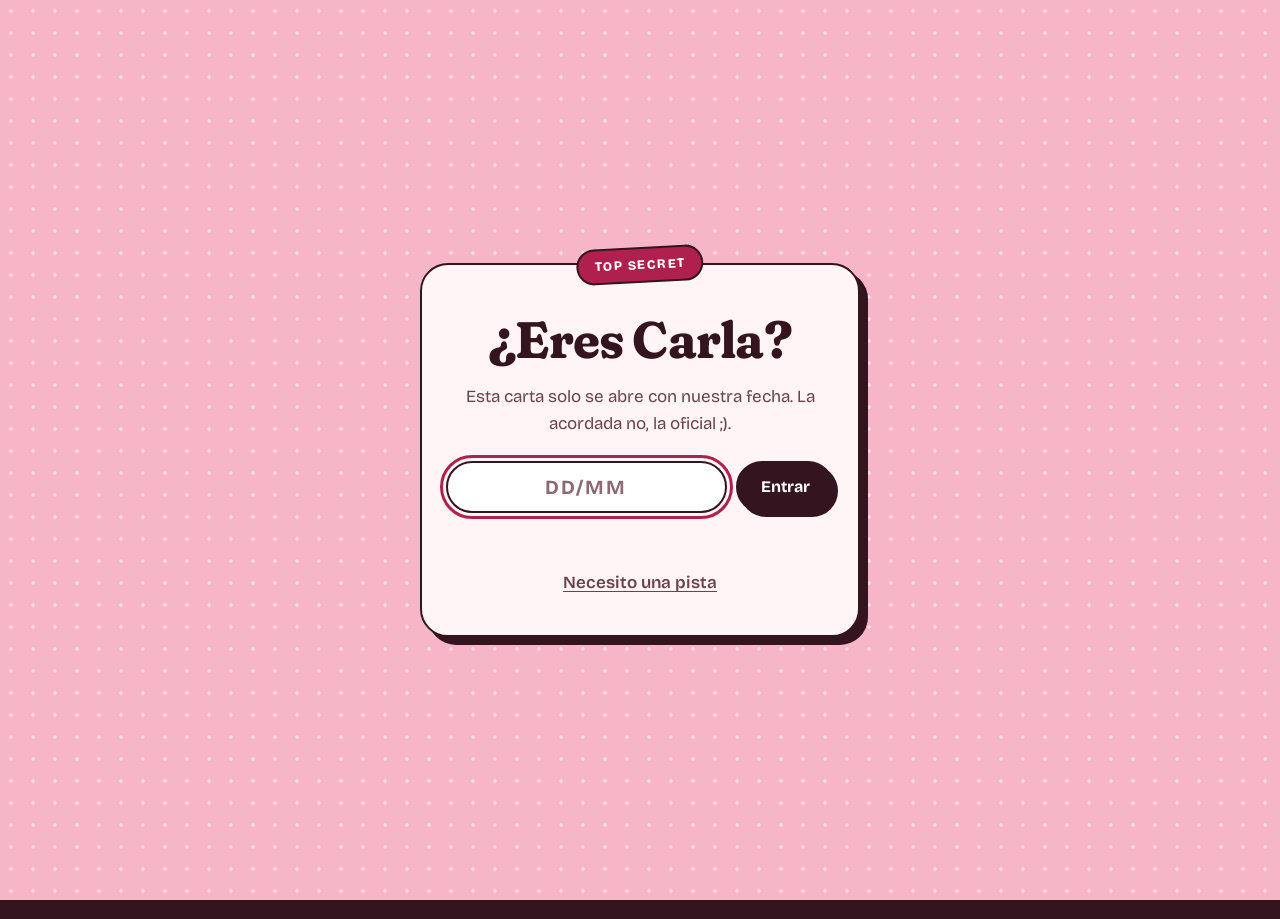
==== commit faa7fc76: "Cambios de Pablo, huecos sin estilo pendiente, 22 de marzo y mapa con Orihuela Co-Authored-By: Claud" ====
--- a/carta.html
+++ b/carta.html
@@ -57,7 +57,7 @@
     <div class="candado__caja">
       <p class="candado__sello" aria-hidden="true">Top secret</p>
       <h2 class="candado__titulo" id="candado-titulo">¿Eres Carla?</h2>
-      <p class="candado__texto">Esta carta solo se abre con nuestra fecha. La oficial, la que cuenta.</p>
+      <p class="candado__texto">Esta carta solo se abre con nuestra fecha. La acordada no, la oficial ;).</p>
       <form class="candado__form" id="candado-form" novalidate>
         <label class="sr-only" for="candado-input">Escribe nuestra fecha</label>
         <input class="candado__input" id="candado-input" type="text" inputmode="numeric" autocomplete="off" placeholder="DD/MM" maxlength="10">
@@ -119,25 +119,25 @@
       <article class="carta" id="carta" hidden tabindex="-1">
         <p class="carta__fecha">[TU CIUDAD], 1 de noviembre de 2026</p>
 
-        <p class="carta__saludo"><span class="pendiente pendiente--linea">[SALUDO · "Carla", "Mi amor" o vuestro apodo]</span>,</p>
+        <p class="carta__saludo">[SALUDO · "Carla", "Mi amor" o vuestro apodo],</p>
 
-        <p>Hace un año no tenía ni idea de lo que estaba a punto de pasarme. <span class="pendiente">[ESCRIBE · 1-2 frases sobre cómo era tu vida antes de ella, con un toque de humor. Ej.: "Yo era un chico normal que pensaba que 350 km era muchísimo…"]</span></p>
+        <p>Hace un año no tenía ni idea de lo que estaba a punto de pasarme. [ESCRIBE · 1-2 frases sobre cómo era tu vida antes de ella, con un toque de humor. Ej.: "Yo era un chico normal que pensaba que 350 km era muchísimo…"]</p>
 
-        <p>Todavía me acuerdo de la azotea del Plaza Mar. <span class="pendiente">[ESCRIBE · 2-3 frases: qué sentiste ese día y en qué momento supiste que esto iba en serio.]</span></p>
+        <p>Todavía me acuerdo de la azotea del Plaza Mar. [ESCRIBE · 2-3 frases: qué sentiste ese día y en qué momento supiste que esto iba en serio.]</p>
 
-        <p>Dicen que la distancia es el olvido, pero se ve que nunca han hecho 350 km un viernes por la tarde con ganas de llegar. <span class="pendiente">[ESCRIBE · 2-3 frases sinceras sobre la distancia: qué es lo más difícil, qué haces cuando la echas de menos y por qué merece la pena.]</span></p>
+        <p>Dicen que la distancia es el olvido, pero se ve que nunca han hecho 350 km un viernes por la tarde con ganas de llegar. [ESCRIBE · 2-3 frases sinceras sobre la distancia: qué es lo más difícil, qué haces cuando la echas de menos y por qué merece la pena.]</p>
 
-        <p><span class="pendiente">[ESCRIBE · el párrafo más importante: algo que nunca le hayas dicho en voz alta. No tiene que ser grande; tiene que ser verdad. 3-4 frases.]</span></p>
+        <p>[ESCRIBE · el párrafo más importante: algo que nunca le hayas dicho en voz alta. No tiene que ser grande; tiene que ser verdad. 3-4 frases.]</p>
 
-        <p>Gracias por <span class="pendiente">[ESCRIBE · 3 cosas concretas que agradeces de este año. Ej.: "por aguantar mis…, por… y por…"]</span></p>
+        <p>Gracias por [ESCRIBE · 3 cosas concretas que agradeces de este año. Ej.: "por aguantar mis…, por… y por…"]</p>
 
-        <p>De lo que viene, lo que más ganas me da es <span class="pendiente">[ESCRIBE · 1-2 frases sobre un plan o sueño juntos.]</span></p>
+        <p>De lo que viene, lo que más ganas me da es [ESCRIBE · 1-2 frases sobre un plan o sueño juntos.]</p>
 
-        <p class="carta__despedida"><span class="pendiente pendiente--linea">[DESPEDIDA · cómo os despedís siempre]</span>,</p>
+        <p class="carta__despedida">[DESPEDIDA · cómo os despedís siempre],</p>
         <p class="carta__firma">Pablo</p>
 
         <p class="carta__pd"><strong>P.D.:</strong> Te debo un sushi. O me lo debes tú. Da igual: vamos.</p>
-        <p class="carta__pd"><strong>P.P.D.:</strong> <span class="pendiente pendiente--linea">[UNA BROMA INTERNA que solo entendáis vosotros]</span></p>
+        <p class="carta__pd"><strong>P.P.D.:</strong> [UNA BROMA INTERNA que solo entendáis vosotros]</p>
 
         <div class="carta__acciones">
           <a class="btn btn--rosa" href="#" data-whatsapp="Acabo de leer tu carta y… 🥹💗" target="_blank" rel="noopener">Contestar por WhatsApp</a>
--- a/styles.css
+++ b/styles.css
@@ -199,24 +199,6 @@
   z-index: -1;
 }
 
-/* Textos que Pablo tiene que escribir */
-.pendiente {
-  display: block;
-  padding: .55rem .8rem;
-  margin-block: .3rem;
-  background: repeating-linear-gradient(-45deg, #FFF3C4 0 10px, #FFEBA3 10px 20px);
-  border: 2px dashed var(--tinta);
-  border-radius: var(--radio-s);
-  font-family: var(--f-texto);
-  font-size: .9rem;
-  font-style: normal;
-  font-weight: 500;
-  line-height: 1.45;
-  color: var(--tinta);
-}
-.pendiente::before { content: "✏️ "; }
-.pendiente--linea { display: inline; padding: .1rem .4rem; margin: 0; }
-
 /* Pegatinas */
 .sticker {
   position: absolute;
@@ -655,7 +637,6 @@
   font-weight: 700;
   font-size: .85rem;
 }
-.hito__fecha .pendiente--linea { color: var(--tinta); }
 .hito__titulo { font-size: clamp(1.6rem, 5.4vw, 2.1rem); }
 .polaroid--mini {
   width: min(240px, 80%);
@@ -722,8 +703,8 @@
 }
 .mapa__km {
   position: absolute;
-  left: 47%; top: 66%;
-  transform: translate(-50%, -50%) rotate(-28deg);
+  left: 42%; top: 72%;
+  transform: translate(-50%, -50%) rotate(-21deg);
   padding: .1rem .6rem;
   background: var(--amarillo);
   border: var(--borde);
@@ -864,7 +845,6 @@
   font-size: .95rem;
   line-height: 1.4;
 }
-.razon__dorso .pendiente { font-size: .8rem; }
 .razon__num { font-family: var(--f-display); font-size: 2rem; font-weight: 900; font-style: italic; line-height: 1; }
 .razon__pista { margin-top: auto; font-family: var(--f-display); font-weight: 700; font-size: 1.12rem; line-height: 1.1; }
 .razon__tap { margin-top: .5rem; font-size: .78rem; font-weight: 800; text-transform: uppercase; letter-spacing: .08em; }
@@ -1012,7 +992,6 @@
   background: var(--blanco);
   box-shadow: 2px 2px 0 var(--tinta);
 }
-.futuro__lista .pendiente { font-size: .95rem; }
 
 /* ---------- 18. LLAMADA A LA CARTA ---------- */
 .carta-cta {
